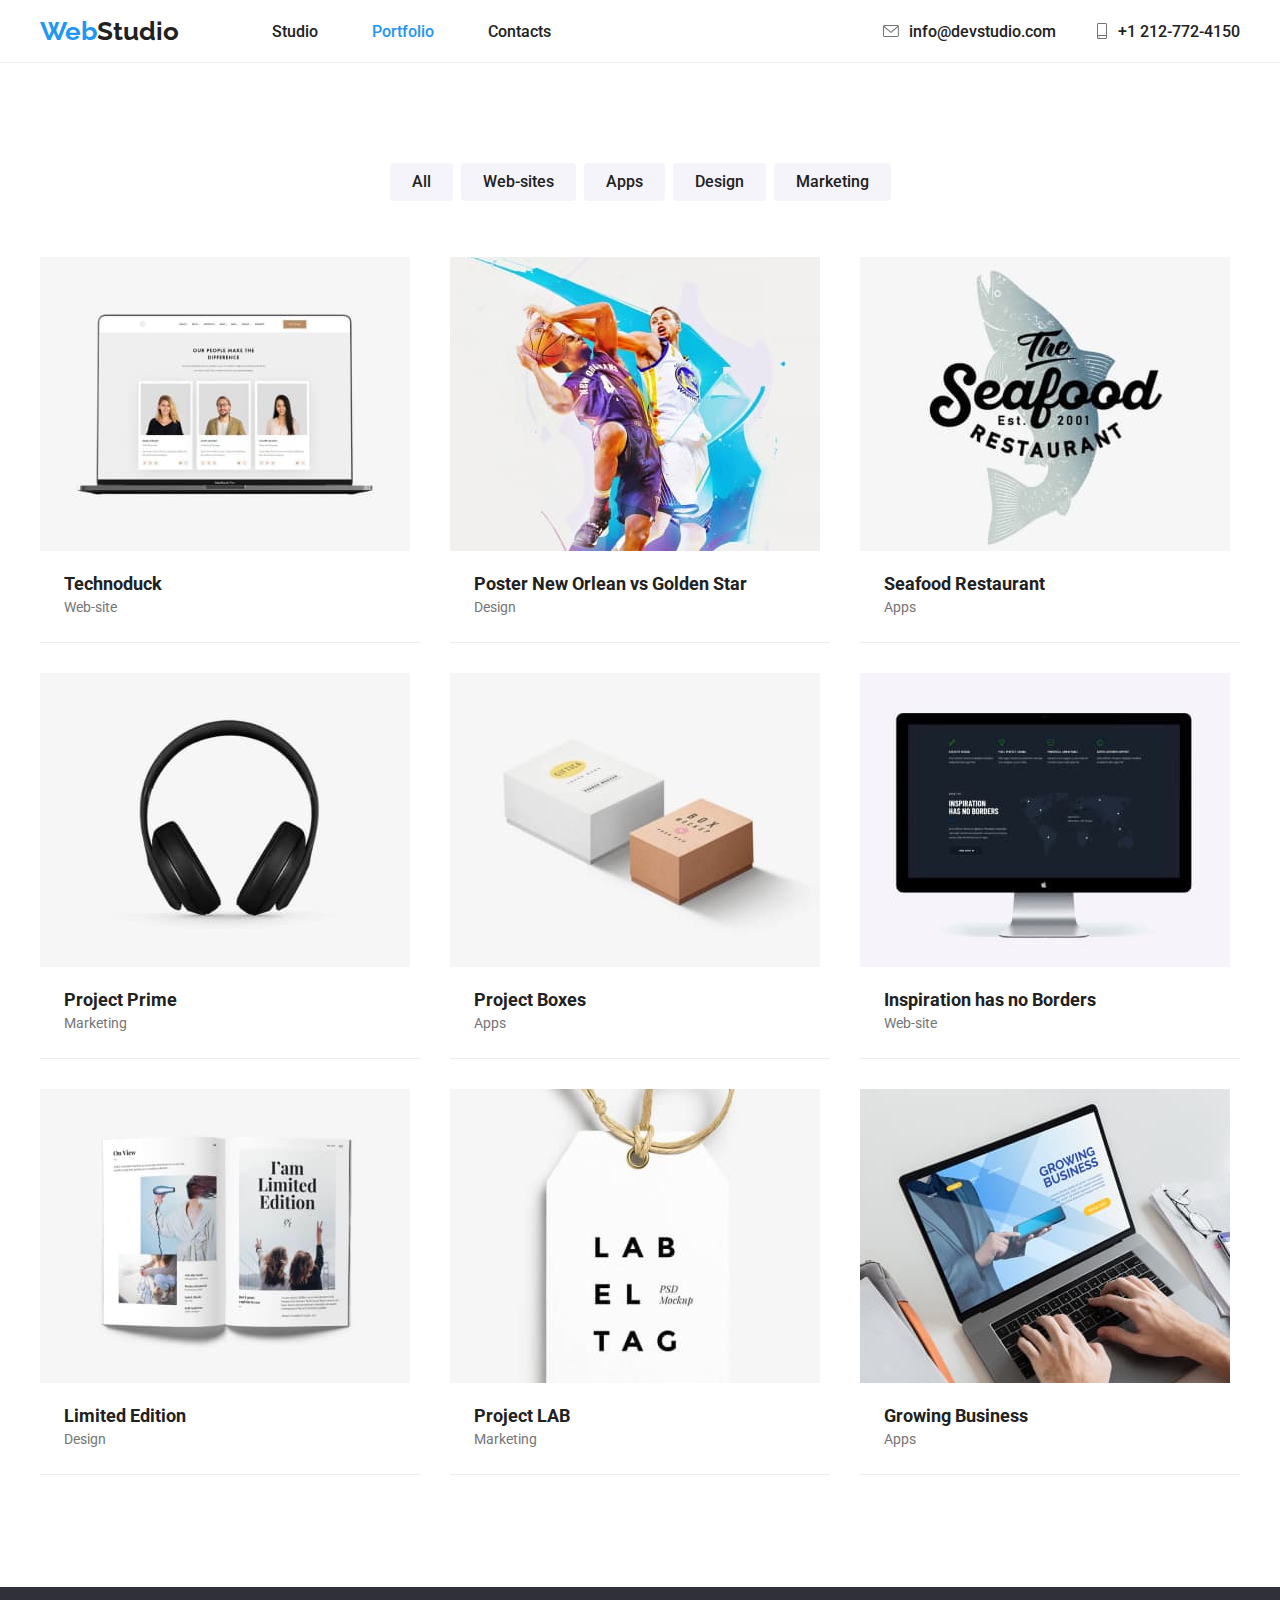
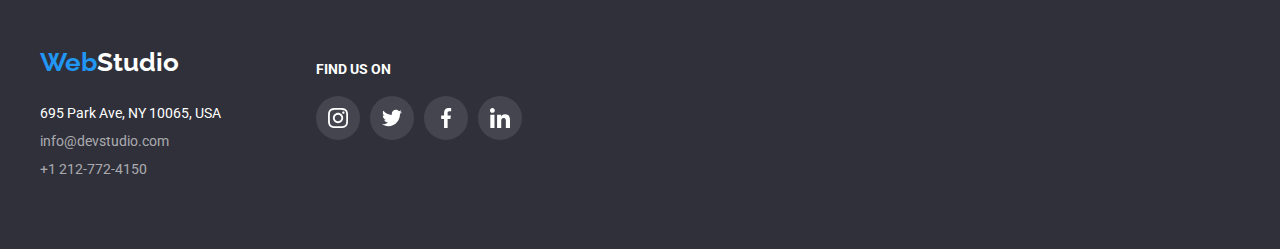
==== portfolio.html @ b7e45351 "Initial commit" ====
<!DOCTYPE html>
<html lang="en">
  <head>
    <meta charset="UTF-8" />
    <meta name="viewport" content="width=device-width, initial-scale=1.0" />
    <title>Studio</title>

    <link rel="preconnect" href="https://fonts.googleapis.com" />
    <link rel="preconnect" href="https://fonts.gstatic.com" crossorigin />
    <link
      href="https://fonts.googleapis.com/css2?family=Raleway:wght@700&family=Roboto:wght@400;500;700;900&display=swap"
      rel="stylesheet"
    />
    <link
      rel="stylesheet"
      href="node_modules/modern-normalize/modern-normalize.css"
    />
    <link rel="stylesheet" href="css/style.css" />
  </head>
  <body class="container">
    <header class="header width-limited section">
      <div class="nav-1">
        <a class="logo" href="#">
          <span class="span-web">Web</span>
          <span>Studio</span>
        </a>
        <nav class="nav">
          <a class="nav-link" href="index.html">Studio</a>
          <a class="nav-link-current" href="portfolio.html">Portfolio</a>
          <a class="nav-link" href="#">Contacts</a>
        </nav>
      </div>
      <div class="nav-2">
        <div class="header-contact">
          <svg class="contact-icon" width="16px" height="12px">
            <use href="./images/icons/symbol-defs.svg#icon-envelope"></use>
          </svg>
          <a id="email" target="_blank" href="mailto:info@devstudio.com"
            >info@devstudio.com</a
          >
        </div>
        <div class="header-contact">
          <svg class="contact-icon" width="12px" height="16px">
            <use href="./images/icons/symbol-defs.svg#icon-smartphone"></use>
          </svg>
          <a id="phone" href="tel:+1212-772-4150">+1 212-772-4150</a>
        </div>
      </div>
    </header>
    <main>
      <div class="separator-line"></div>
      <div class="filter-group width-limited section">
        <ul>
          <li>
            <button class="filter-button" type="button">All</button>
          </li>
          <li>
            <button class="filter-button" type="button">Web-sites</button>
          </li>
          <li>
            <button class="filter-button" type="button">Apps</button>
          </li>
          <li>
            <button class="filter-button" type="button">Design</button>
          </li>
          <li>
            <button class="filter-button" type="button">Marketing</button>
          </li>
        </ul>
      </div>
      <section class="portfolio-items width-limited section">
        <ul>
          <li class="portoflio-item">
            <img
              src="./images/technoduck.jpg"
              width="370"
              alt="technoduck web-site preview"
            />
            <h3>Technoduck</h3>
            <p>Web-site</p>
          </li>
          <li class="portoflio-item">
            <img
              src="./images/poster_no_vs_gs.jpg"
              width="370"
              alt="New Orlean vs Golden Star NBA players"
            />
            <h3>Poster New Orlean vs Golden Star</h3>
            <p>Design</p>
          </li>
          <li class="portoflio-item">
            <img
              src="./images/seafood_restaurant.jpg"
              width="370"
              alt="Seafood Restaurant logo"
            />
            <h3>Seafood Restaurant</h3>
            <p>Apps</p>
          </li>
          <li class="portoflio-item">
            <img
              src="./images/project_prime.jpg"
              width="370"
              alt="Headphones"
            />
            <h3>Project Prime</h3>
            <p>Marketing</p>
          </li>
          <li class="portoflio-item">
            <img src="./images/project_boxes.jpg" width="370" alt="Boxes" />
            <h3>Project Boxes</h3>
            <p>Apps</p>
          </li>
          <li class="portoflio-item">
            <img
              src="./images/inspiration_has_no_borders.jpg"
              width="370"
              alt="Computer Screen"
            />
            <h3>Inspiration has no Borders</h3>
            <p>Web-site</p>
          </li>
          <li class="portoflio-item">
            <img
              src="./images/limited_edition.jpg"
              width="370"
              alt="Limited edition book"
            />
            <h3>Limited Edition</h3>
            <p>Design</p>
          </li>
          <li class="portoflio-item">
            <img src="./images/project_lab.jpg" width="370" alt="Label tag" />
            <h3>Project LAB</h3>
            <p>Marketing</p>
          </li>
          <li class="portoflio-item">
            <img
              src="./images/growing_business.jpg"
              width="370"
              alt="typing on laptop keyboard"
            />
            <h3>Growing Business</h3>
            <p>Apps</p>
          </li>
        </ul>
      </section>
    </main>
    <footer class="footer-section section">
      <div class="footer-wrapper width-limited">
        <div class="footer-contacts">
          <ul>
            <li>
              <a class="logo" href="#">
                <span class="span-web">Web</span
                ><span class="span-studio">Studio</span>
              </a>
            </li>
            <li><address>695 Park Ave, NY 10065, USA</address></li>
            <li>
              <a target="_blank" href="mailto:info@devstudio.com"
                >info@devstudio.com</a
              >
            </li>
            <li><a href="tel:+1212-772-4150">+1 212-772-4150</a></li>
          </ul>
        </div>
        <div class="footer-social-media">
          <h3>FIND US ON</h3>
          <ul class="social-media-set">
            <li>
              <a href="#"
                ><svg class="social-media-icon" width="20" height="20">
                  <use
                    href="./images/icons/symbol-defs.svg#icon-instagram"
                  ></use>
                </svg>
              </a>
            </li>
            <li>
              <a href="#">
                <svg class="social-media-icon" width="20" height="20">
                  <use href="./images/icons/symbol-defs.svg#icon-twitter"></use>
                </svg>
              </a>
            </li>
            <li>
              <a href="#">
                <svg class="social-media-icon" width="20" height="20">
                  <use
                    href="./images/icons/symbol-defs.svg#icon-facebook"
                  ></use>
                </svg>
              </a>
            </li>
            <li>
              <a href="#">
                <svg class="social-media-icon" width="20" height="20">
                  <use
                    href="./images/icons/symbol-defs.svg#icon-linkedin"
                  ></use>
                </svg>
              </a>
            </li>
          </ul>
        </div>
      </div>
    </footer>
  </body>
</html>
---- css/style.css ----
:root {
  --brand-color: #2196f3;
  --descriptor-color-grey: #757575;
  --default-font-color: #212121;
  --banner-color: #2f303a;
  --contrast-color: #fff;
  --small-font-size: 14px;
  --logo-font-family: "Raleway", "sans serif", "monospace";
  --logo-font-weight: 700;
  --logo-font-size: 26px;
  --svc-button-hover: #188ce8;
  --max-width: 1200px;
}
ul {
  list-style-type: none;
}
a {
  color: var(--default-font-color);
  text-decoration: none;
  outline: none;
}
a:focus {
  color: var(--brand-color);
}
a:hover {
  color: var(--brand-color);
}
button {
  font-weight: 700;
  font-size: 16px;
  color: var(--contrast-color);
  background-color: var(--brand-color);
  cursor: pointer;
  border: none;
  border-radius: 4px;
}

button:hover {
  background-color: var(--svc-button-hover);
}

p {
  font-weight: 400;
  line-height: 150%;
  font-size: var(--small-font-size);
  color: var(--descriptor-color-grey);
  margin: 0px;
}

h1 {
  font-weight: 900;
  font-size: 44px;
  line-height: 375%;
  color: var(--contrast-color);
  margin: 0;
  max-width: 650px;
  text-align: center;
  line-height: 60px;
}
h2 {
  font-size: 36px;
  text-align: center;
  margin: 0px 0px 50px 0px;
}
h3 {
  margin-top: 0px;
  line-height: 100%;
  font-size: var(--small-font-size);
}
.separator-line {
  height: 1px;
  background: #ececec;
}

.width-limited {
  max-width: var(--max-width);
}
.container {
  width: 100%;
  margin: 0px;
}
.section {
  /* width: 100%; */
  border: 0px;
  margin: 0px auto 0px auto;
  padding-left: 16px;
  padding-right: 16px;
  padding-bottom: 96px;
}

body {
  font-family: "Roboto", "sans-serif", "monospace";
  color: var(--default-font-color);
}

.nav-link-current {
  color: var(--brand-color);
}
.header-contact:hover {
  color: var(--brand-color);
  fill: var(--brand-color);
}
.nav a {
  margin-left: 50px;
}
.nav-1 {
  display: flex;
  justify-content: space around;
  align-items: center;
}
.nav-2 {
  display: inline-flex;
  justify-content: space-between;
  margin-left: 40px;
}
.span-web {
  color: var(--brand-color);
}
.logo {
  font-family: var(--logo-font-family);
  font-weight: var(--logo-font-weight);
  font-size: var(--logo-font-size);
  display: flex;
  margin-right: 43px;
}

.header {
  padding: 0;
  font-weight: 500;
  display: flex;
  justify-content: space-between;
  align-items: center;
}
.header a {
  padding-top: 16px;
  padding-bottom: 16px;
}
.header-contact {
  display: flex;
  justify-content: space-around;
  align-items: center;
  padding-left: 40px;
}
.header-contact:hover .contact-icon {
  fill: var(--brand-color);
}
.header-contact:focus .contact-icon {
  fill: var(--brand-color);
}
.contact-icon {
  display: flex;
  max-width: 16px;
  max-height: 16px;
  padding-right: 10px;
  fill: #757575;
}

.banner {
  padding: 200px 0;
  background: linear-gradient(rgba(47, 48, 58, 0.4), rgba(47, 48, 58, 0.4)),
    url(../images/background.jpg) center no-repeat rgba(47, 48, 58, 1);
  display: flex;
  flex-direction: column;
  align-items: center;
}

.banner button {
  width: 200px;
  height: 50px;
  margin-top: 30px;
}

.team-members {
  margin-left: auto;
  margin-right: auto;
}

.our-team {
  background-color: #f5f4fa;
  padding: 94px 0;
}
.our-team ul {
  display: flex;
  justify-content: space-between;
  padding: 0px;
}
.our-team li {
  width: 270px;
}

.our-team h3 {
  margin: 30px 0 0 0;
  text-align: center;
}
.our-team p {
  margin-top: 10px;
  text-align: center;
}
.team-card {
  background-color: var(--contrast-color);
  border-radius: 4px;
  box-shadow: 0px 2px 1px 0px #00000033, 0px 1px 1px 0px #00000024,
    0px 1px 3px 0px #0000001f;
}

.social-media-set {
  margin: 16px 32px 30px 32px;
  text-align: center;
  border-radius: 50%;
}

.social-media-icon {
  fill: #afb1b8;
}

.social-media-set a {
  display: flex;
  justify-content: center;
  align-items: center;
  width: 44px;
  height: 44px;
  border-radius: 50%;
}

.social-media-set a:hover {
  background-color: var(--brand-color);
}
.social-media-set a:focus {
  background-color: var(--brand-color);
}
.social-media-set a:hover .social-media-icon {
  fill: #fff;
  background-color: var(--brand-color);
}
.social-media-set a:focus .social-media-icon {
  fill: #fff;
  background-color: var(--brand-color);
}
.traits ul {
  display: flex;
  justify-content: space-between;
  padding: 94px 0 0 0;
  margin: 0px;
}
.traits li {
  width: 270px;
}
.trait-icon {
  display: flex;
  width: 70px;
  height: 70px;
  padding: 25px 100px 25px 100px;
  border-radius: 4px;
  background-color: #f5f4fa;
  margin-bottom: 30px;
}
.what-we-do {
  padding: 94px 0 0 0;
}
.what-we-do ul {
  display: flex;
  justify-content: space-between;
  padding: 0px 0 94px 0;
  margin: 0px;
}

.regular-customers ul {
  display: flex;
  justify-content: space-between;
  padding: 0px;
}
.customer-logo {
  fill: #afb1b8;
  padding: 16px 32px;
  border: 1px solid #afb1b8;
  border-radius: 4px;
}

.regular-customers {
  padding: 94px 0;
}

.customer-logo:hover {
  fill: var(--brand-color);
  border: 1px solid var(--brand-color);
}

.customer-logo:focus {
  fill: var(--brand-color);
  border: 1px solid var(--brand-color);
}

.filter-group {
  padding: 100px 0 56px 0;
}
.filter-group ul {
  display: flex;
  justify-content: center;
  margin: 0px;
  border: 0px;
  padding: 0px;
  gap: 8px;
}
.filter-button {
  background-color: #f5f4fa;
  font-family: "Roboto", "sans-serif", "monospace";
  font-weight: 500;
  font-size: 16px;
  line-height: 163%;
  padding: 6px 22px;
  color: var(--default-font-color);
  border: none;
}
.filter-button:focus {
  background-color: var(--svc-button-hover);
  color: var(--contrast-color);
  box-shadow: 0px 2px 2px 0px rgba(0, 0, 0, 0.12),
    0px 1px 2px 0px rgba(0, 0, 0, 0.08), 0px 3px 1px 0px rgba(0, 0, 0, 0.1);
  border: none;
}
.filter-button:hover {
  background-color: var(--brand-color);
  border: none;
  color: var(--contrast-color);
  cursor: pointer;
  box-shadow: 0px 2px 2px 0px rgba(0, 0, 0, 0.12),
    0px 1px 2px 0px rgba(0, 0, 0, 0.08), 0px 3px 1px 0px rgba(0, 0, 0, 0.1);
}

.portfolio-items ul {
  display: flex;
  flex-wrap: wrap;
  padding: 0px;
  margin-left: -30px;
  margin-top: -30px;
}
.portfolio-items li {
  margin-left: 30px;
  margin-top: 30px;
  flex-basis: calc((100% - 90px) / 3);
  border-bottom: 1px solid #eeeeee;
}
.portfolio-items h3 {
  font-size: 18px;
  padding-left: 24px;
  padding-top: 20px;
  margin: 0;
}
.portfolio-items p {
  padding: 24px;
  padding-top: 4px;
  margin: 0;
}
.portoflio-item:hover {
  box-shadow: 1px 4px 6px 0px rgba(0, 0, 0, 0.16),
    0px 4px 4px 0px rgba(0, 0, 0, 0.06), 0px 1px 1px 0px rgba(0, 0, 0, 0.12);
  cursor: pointer;
}

.footer-wrapper {
  width: var(--max-width);
  display: flex;
  margin-left: auto;
  margin-right: auto;
}

.footer-section {
  background-color: var(--banner-color);
  font-weight: 400;
  font-size: var(--small-font-size);
  padding: 60px 0 60px 0;
  display: flex;
}
.footer-section .span-studio {
  color: var(--contrast-color);
}
.footer-section address {
  color: var(--contrast-color);
  font-style: normal;
}
.footer-section a {
  color: rgba(255, 255, 255, 0.6);
}
.footer-section a:hover {
  color: var(--brand-color);
}

.footer-section a:focus {
  color: var(--brand-color);
}
.footer-section .logo {
  margin-bottom: 28px;
}
.footer-section ul {
  margin: 0px;
  padding: 0;
}
.footer-section li {
  margin-bottom: 12px;
}
.footer-section .logo {
  margin-bottom: 28px;
}

.footer-section h3 {
  color: var(--contrast-color);
  display: flex;
  justify-content: flex-start;
  align-items: center;
  margin-bottom: 20px;
}

.footer-social-media ul {
  display: flex;
  align-items: center;
  justify-content: space-around;
}
.footer-social-media {
  margin-top: 15px;
  margin-left: 94px;
}

.footer-social-media .social-media-set li {
  background-color: rgba(255, 255, 255, 0.1);
  border-radius: 50%;
  margin-right: 10px;
}
.footer-social-media .social-media-icon {
  fill: var(--contrast-color);
}
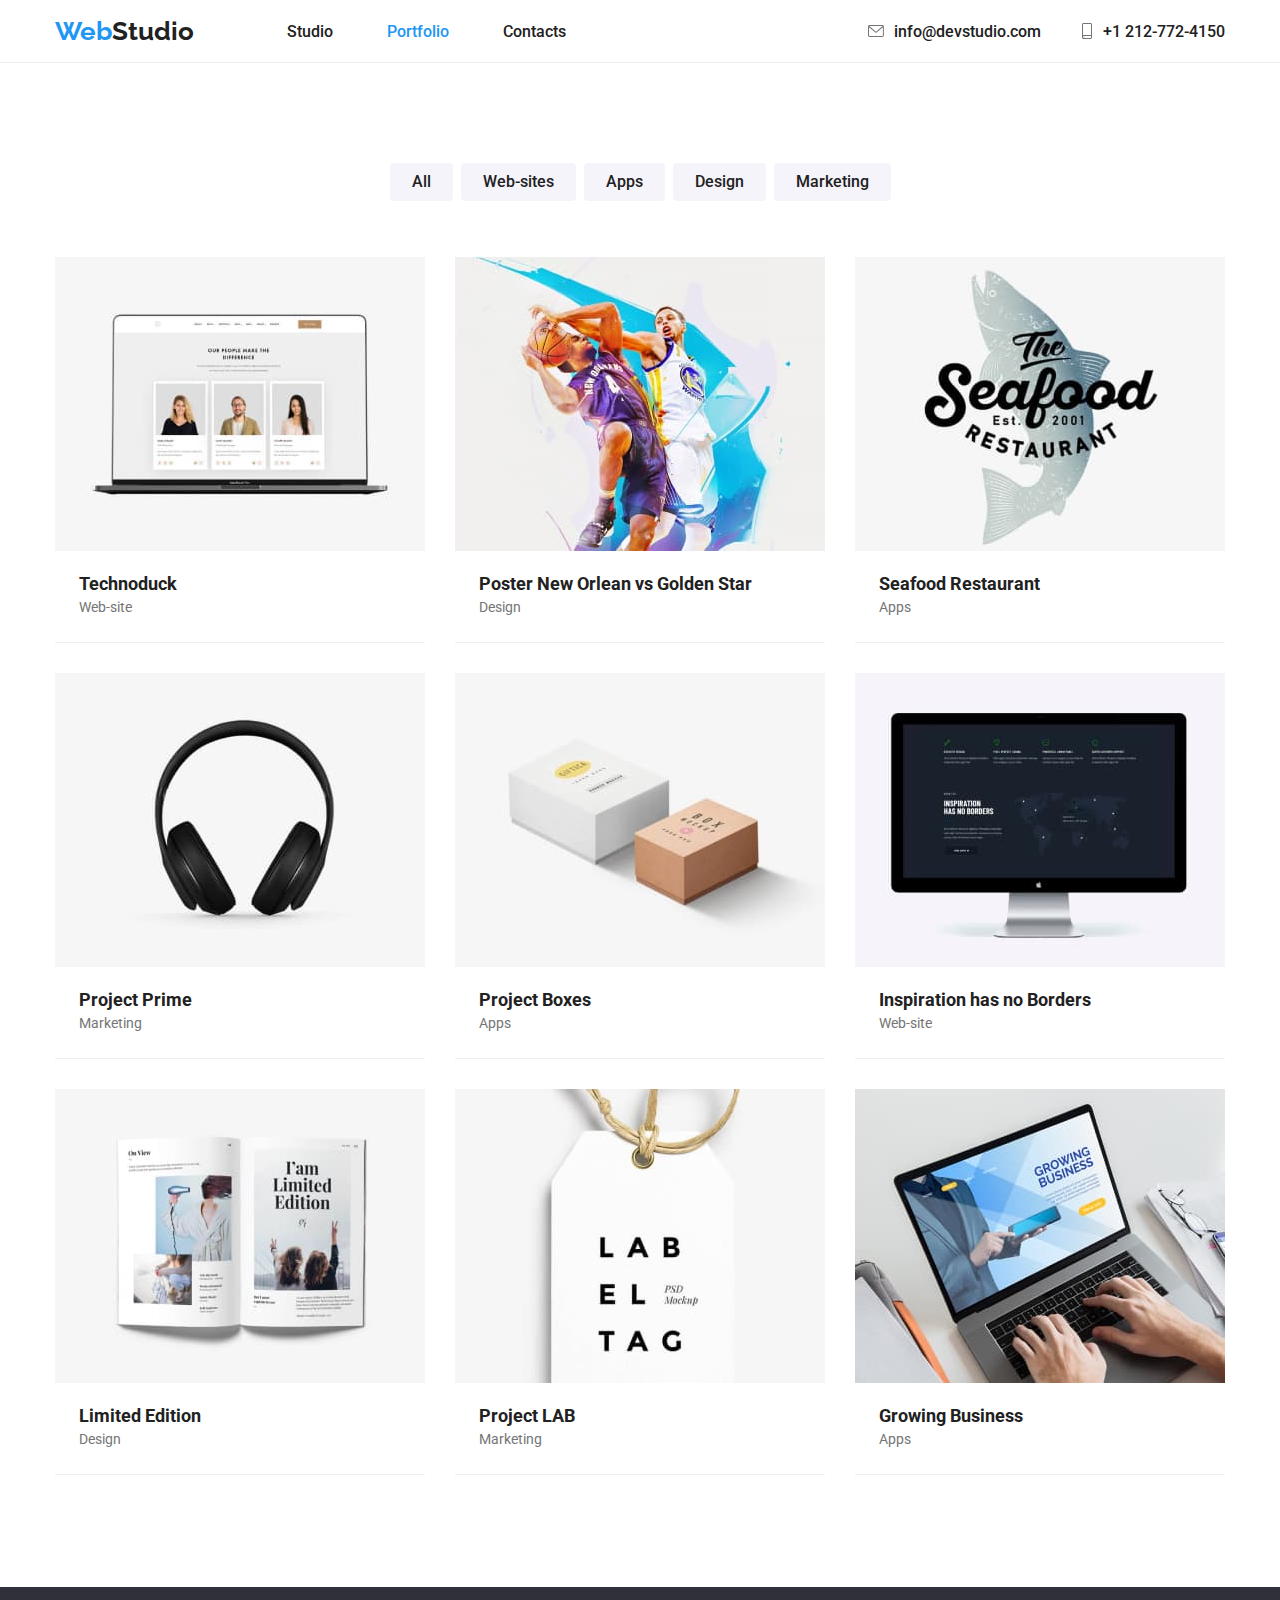
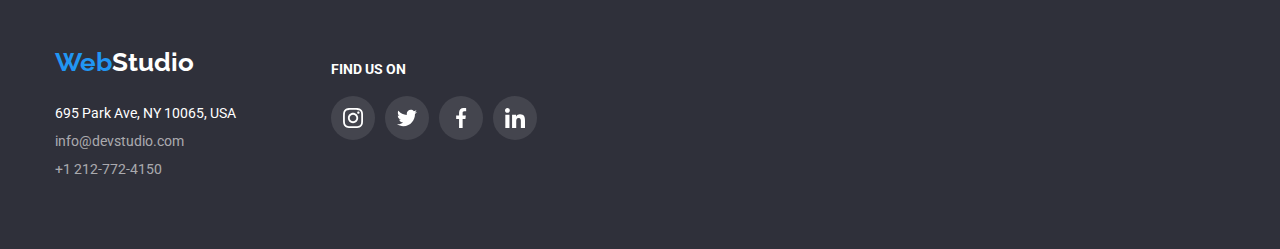
==== commit bf0607e5: "finished styling portfolio" ====
--- a/portfolio.html
+++ b/portfolio.html
@@ -70,76 +70,133 @@
       </div>
       <section class="portfolio-items width-limited section">
         <ul>
-          <li class="portoflio-item">
-            <img
-              src="./images/technoduck.jpg"
-              width="370"
-              alt="technoduck web-site preview"
-            />
+          <li class="portfolio-item-wrapper">
+            <div class="portfolio-item">
+              <img
+                src="./images/technoduck.jpg"
+                width="370"
+                alt="Tehnoduck website preview"
+              />
+              <div class="portfolio-overlay">
+                <p>
+                  Technoduck is a state-of-the-art coronavirus distribution
+                  platform. Companies use this platform for digital espionage
+                  and attacks on competitors' secure servers.
+                </p>
+              </div>
+            </div>
             <h3>Technoduck</h3>
             <p>Web-site</p>
           </li>
-          <li class="portoflio-item">
-            <img
-              src="./images/poster_no_vs_gs.jpg"
-              width="370"
-              alt="New Orlean vs Golden Star NBA players"
-            />
+          <li class="portfolio-item-wrapper">
+            <div class="portfolio-item">
+              <img
+                src="./images/poster_no_vs_gs.jpg"
+                width="370"
+                alt="New Orlean vs Golden Star NBA players"
+              />
+              <div class="portfolio-overlay">
+                <p></p>
+              </div>
+            </div>
             <h3>Poster New Orlean vs Golden Star</h3>
             <p>Design</p>
           </li>
-          <li class="portoflio-item">
-            <img
-              src="./images/seafood_restaurant.jpg"
-              width="370"
-              alt="Seafood Restaurant logo"
-            />
+          <li class="portfolio-item-wrapper">
+            <div class="portfolio-item">
+              <img
+                src="./images/seafood_restaurant.jpg"
+                width="370"
+                alt="Seafood Restaurant"
+              />
+              <div class="portfolio-overlay">
+                <p></p>
+              </div>
+            </div>
             <h3>Seafood Restaurant</h3>
             <p>Apps</p>
           </li>
-          <li class="portoflio-item">
-            <img
-              src="./images/project_prime.jpg"
-              width="370"
-              alt="Headphones"
-            />
+          <li class="portfolio-item-wrapper">
+            <div class="portfolio-item">
+              <img
+                src="./images/project_prime.jpg"
+                width="370"
+                alt="Project Prime Headphones"
+              />
+              <div class="portfolio-overlay">
+                <p></p>
+              </div>
+            </div>
             <h3>Project Prime</h3>
             <p>Marketing</p>
           </li>
-          <li class="portoflio-item">
-            <img src="./images/project_boxes.jpg" width="370" alt="Boxes" />
+          <li class="portfolio-item-wrapper">
+            <div class="portfolio-item">
+              <img
+                src="./images/project_boxes.jpg"
+                width="370"
+                alt="Project Boxes"
+              />
+              <div class="portfolio-overlay">
+                <p></p>
+              </div>
+            </div>
             <h3>Project Boxes</h3>
             <p>Apps</p>
           </li>
-          <li class="portoflio-item">
-            <img
-              src="./images/inspiration_has_no_borders.jpg"
-              width="370"
-              alt="Computer Screen"
-            />
+          <li class="portfolio-item-wrapper">
+            <div class="portfolio-item">
+              <img
+                src="./images/inspiration_has_no_borders.jpg"
+                width="370"
+                alt="Inspiration has no borders"
+              />
+              <div class="portfolio-overlay">
+                <p></p>
+              </div>
+            </div>
             <h3>Inspiration has no Borders</h3>
             <p>Web-site</p>
           </li>
-          <li class="portoflio-item">
-            <img
-              src="./images/limited_edition.jpg"
-              width="370"
-              alt="Limited edition book"
-            />
+          <li class="portfolio-item-wrapper">
+            <div class="portfolio-item">
+              <img
+                src="./images/limited_edition.jpg"
+                width="370"
+                alt="Limited Edition"
+              />
+              <div class="portfolio-overlay">
+                <p></p>
+              </div>
+            </div>
             <h3>Limited Edition</h3>
             <p>Design</p>
           </li>
-          <li class="portoflio-item">
-            <img src="./images/project_lab.jpg" width="370" alt="Label tag" />
+          <li class="portfolio-item-wrapper">
+            <div class="portfolio-item">
+              <img
+                src="./images/project_lab.jpg"
+                width="370"
+                alt="Project Lab"
+              />
+              <div class="portfolio-overlay">
+                <p></p>
+              </div>
+            </div>
             <h3>Project LAB</h3>
             <p>Marketing</p>
           </li>
-          <li class="portoflio-item">
-            <img
-              src="./images/growing_business.jpg"
-              width="370"
-              alt="typing on laptop keyboard"
-            />
+          <li class="portfolio-item-wrapper">
+            <div class="portfolio-item">
+              <img
+                src="./images/growing_business.jpg"
+                width="370"
+                alt="Growing Business"
+              />
+              <div class="portfolio-overlay">
+                <p></p>
+              </div>
+            </div>
             <h3>Growing Business</h3>
             <p>Apps</p>
           </li>
--- a/css/style.css
+++ b/css/style.css
@@ -9,7 +9,9 @@
   --logo-font-weight: 700;
   --logo-font-size: 26px;
   --svc-button-hover: #188ce8;
-  --max-width: 1200px;
+  --max-width: 1170px;
+  --default-transition: cubic-bezier(0.4, 0, 0.2, 1);
+  --default-duration: 250ms;
 }
 ul {
   list-style-type: none;
@@ -21,9 +23,15 @@
 }
 a:focus {
   color: var(--brand-color);
+  transition-property: color;
+  transition-duration: var(--default-duration);
+  transition-timing-function: var(--default-transition);
 }
 a:hover {
   color: var(--brand-color);
+  transition-property: color;
+  transition-duration: var(--default-duration);
+  transition-timing-function: var(--default-transition);
 }
 button {
   font-weight: 700;
@@ -37,6 +45,9 @@
 
 button:hover {
   background-color: var(--svc-button-hover);
+  transition-property: background-color;
+  transition-duration: var(--default-duration);
+  transition-timing-function: var(--default-transition);
 }
 
 p {
@@ -64,6 +75,7 @@
 }
 h3 {
   margin-top: 0px;
+
   line-height: 100%;
   font-size: var(--small-font-size);
 }
@@ -80,7 +92,6 @@
   margin: 0px;
 }
 .section {
-  /* width: 100%; */
   border: 0px;
   margin: 0px auto 0px auto;
   padding-left: 16px;
@@ -143,9 +154,15 @@
 }
 .header-contact:hover .contact-icon {
   fill: var(--brand-color);
+  transition-property: fill;
+  transition-duration: var(--default-duration);
+  transition-timing-function: var(--default-transition);
 }
 .header-contact:focus .contact-icon {
   fill: var(--brand-color);
+  transition-property: fill;
+  transition-duration: var(--default-duration);
+  transition-timing-function: var(--default-transition);
 }
 .contact-icon {
   display: flex;
@@ -158,7 +175,8 @@
 .banner {
   padding: 200px 0;
   background: linear-gradient(rgba(47, 48, 58, 0.4), rgba(47, 48, 58, 0.4)),
-    url(../images/background.jpg) center no-repeat rgba(47, 48, 58, 1);
+    url(../images/background.jpg) no-repeat rgba(47, 48, 58, 1);
+  background-size: cover;
   display: flex;
   flex-direction: column;
   align-items: center;
@@ -224,13 +242,22 @@
 
 .social-media-set a:hover {
   background-color: var(--brand-color);
+  transition-property: background-color;
+  transition-duration: var(--default-duration);
+  transition-timing-function: var(--default-transition);
 }
 .social-media-set a:focus {
   background-color: var(--brand-color);
+  transition-property: background-color;
+  transition-duration: var(--default-duration);
+  transition-timing-function: var(--default-transition);
 }
 .social-media-set a:hover .social-media-icon {
   fill: #fff;
   background-color: var(--brand-color);
+  transition-property: background-color, fill;
+  transition-duration: var(--default-duration);
+  transition-timing-function: var(--default-transition);
 }
 .social-media-set a:focus .social-media-icon {
   fill: #fff;
@@ -262,6 +289,8 @@
   justify-content: space-between;
   padding: 0px 0 94px 0;
   margin: 0px;
+  border: 0px;
+  gap: 30px;
 }
 
 .regular-customers ul {
@@ -283,6 +312,9 @@
 .customer-logo:hover {
   fill: var(--brand-color);
   border: 1px solid var(--brand-color);
+  transition-property: fill, border;
+  transition-duration: var(--default-duration);
+  transition-timing-function: var(--default-transition);
 }
 
 .customer-logo:focus {
@@ -317,6 +349,9 @@
   box-shadow: 0px 2px 2px 0px rgba(0, 0, 0, 0.12),
     0px 1px 2px 0px rgba(0, 0, 0, 0.08), 0px 3px 1px 0px rgba(0, 0, 0, 0.1);
   border: none;
+  transition-property: background-color, color, border, box-shadow;
+  transition-duration: var(--default-duration);
+  transition-timing-function: var(--default-transition);
 }
 .filter-button:hover {
   background-color: var(--brand-color);
@@ -325,6 +360,9 @@
   cursor: pointer;
   box-shadow: 0px 2px 2px 0px rgba(0, 0, 0, 0.12),
     0px 1px 2px 0px rgba(0, 0, 0, 0.08), 0px 3px 1px 0px rgba(0, 0, 0, 0.1);
+  transition-property: background-color, color, border, box-shadow;
+  transition-duration: var(--default-duration);
+  transition-timing-function: var(--default-transition);
 }
 
 .portfolio-items ul {
@@ -351,10 +389,13 @@
   padding-top: 4px;
   margin: 0;
 }
-.portoflio-item:hover {
+.portfolio-item-wrapper:hover {
   box-shadow: 1px 4px 6px 0px rgba(0, 0, 0, 0.16),
     0px 4px 4px 0px rgba(0, 0, 0, 0.06), 0px 1px 1px 0px rgba(0, 0, 0, 0.12);
   cursor: pointer;
+  transition-property: box-shadow;
+  transition-duration: var(--default-duration);
+  transition-timing-function: var(--default-transition);
 }
 
 .footer-wrapper {
@@ -428,3 +469,120 @@
 .footer-social-media .social-media-icon {
   fill: var(--contrast-color);
 }
+
+.is-hidden {
+  visibility: hidden;
+}
+.modal {
+  position: fixed;
+  background-color: rgba(0, 0, 0, 0.2);
+  width: 100vw;
+  height: 100vh;
+  top: 0;
+  left: 0;
+  display: flex;
+  justify-content: center;
+  align-items: center;
+  opacity: 1;
+  transition: opacity;
+  transition-duration: var(--default-duration);
+  transition-timing-function: var(--default-transition);
+}
+
+.modal.is-hidden {
+  opacity: 0;
+}
+
+.modal-content {
+  background-color: var(--contrast-color);
+  transition-property: background-color;
+  transition-duration: 250ms;
+  transition-timing-function: var(--default-transition);
+  position: relative;
+  width: 528px;
+  height: 581px;
+  border-radius: 4px;
+}
+
+.close-btn {
+  background-color: var(--contrast-color);
+  color: var(--default-font-color);
+  margin: 8px;
+  position: absolute;
+  right: 0;
+  top: 0;
+  width: 30px;
+  height: 30px;
+  border-radius: 50%;
+  border: 1px solid rgba(0, 0, 0, 0.1);
+}
+.close-btn:hover {
+  color: var(--contrast-color);
+}
+
+.what-we-do-overlay {
+  position: absolute;
+  display: flex;
+  background-color: rgba(47, 48, 58, 0.8);
+  color: var(--contrast-color);
+  align-content: center;
+  justify-content: center;
+  padding-top: 27px;
+  padding-bottom: 27px;
+  width: 100%;
+  bottom: 0;
+  left: 0;
+  margin: 0px;
+  border: 0px;
+  overflow: hidden;
+}
+
+.what-we-do li {
+  position: relative;
+  height: 294px;
+}
+.what-we-do h3 {
+  margin: 0;
+}
+
+.portfolio-item {
+  position: relative;
+  overflow: hidden;
+  margin: 0 auto;
+}
+.portfolio-overlay {
+  position: absolute;
+  bottom: 0;
+  left: 0;
+  width: 100%;
+  height: 100%;
+  background-color: rgba(33, 150, 243, 0.9);
+  transform: translatey(100%);
+  transition: transform 250ms ease;
+}
+
+.portfolio-item-wrapper:hover .portfolio-overlay {
+  transform: translatey(0);
+}
+
+.portfolio-overlay {
+  display: flex;
+  align-items: center;
+  justify-content: center;
+  
+}
+
+.portfolio-item p{
+  font-family: Roboto;
+  font-size: 18px;
+  font-weight: 400;
+  line-height: 28px;
+  letter-spacing: 0.03em;
+  text-align: left;
+  color :var(--contrast-color);
+  padding: 63px 24px 91px 24px;
+
+}
+}src="./images/technoduck.jpg"
+              width="370"
+              alt="technoduck web-site preview"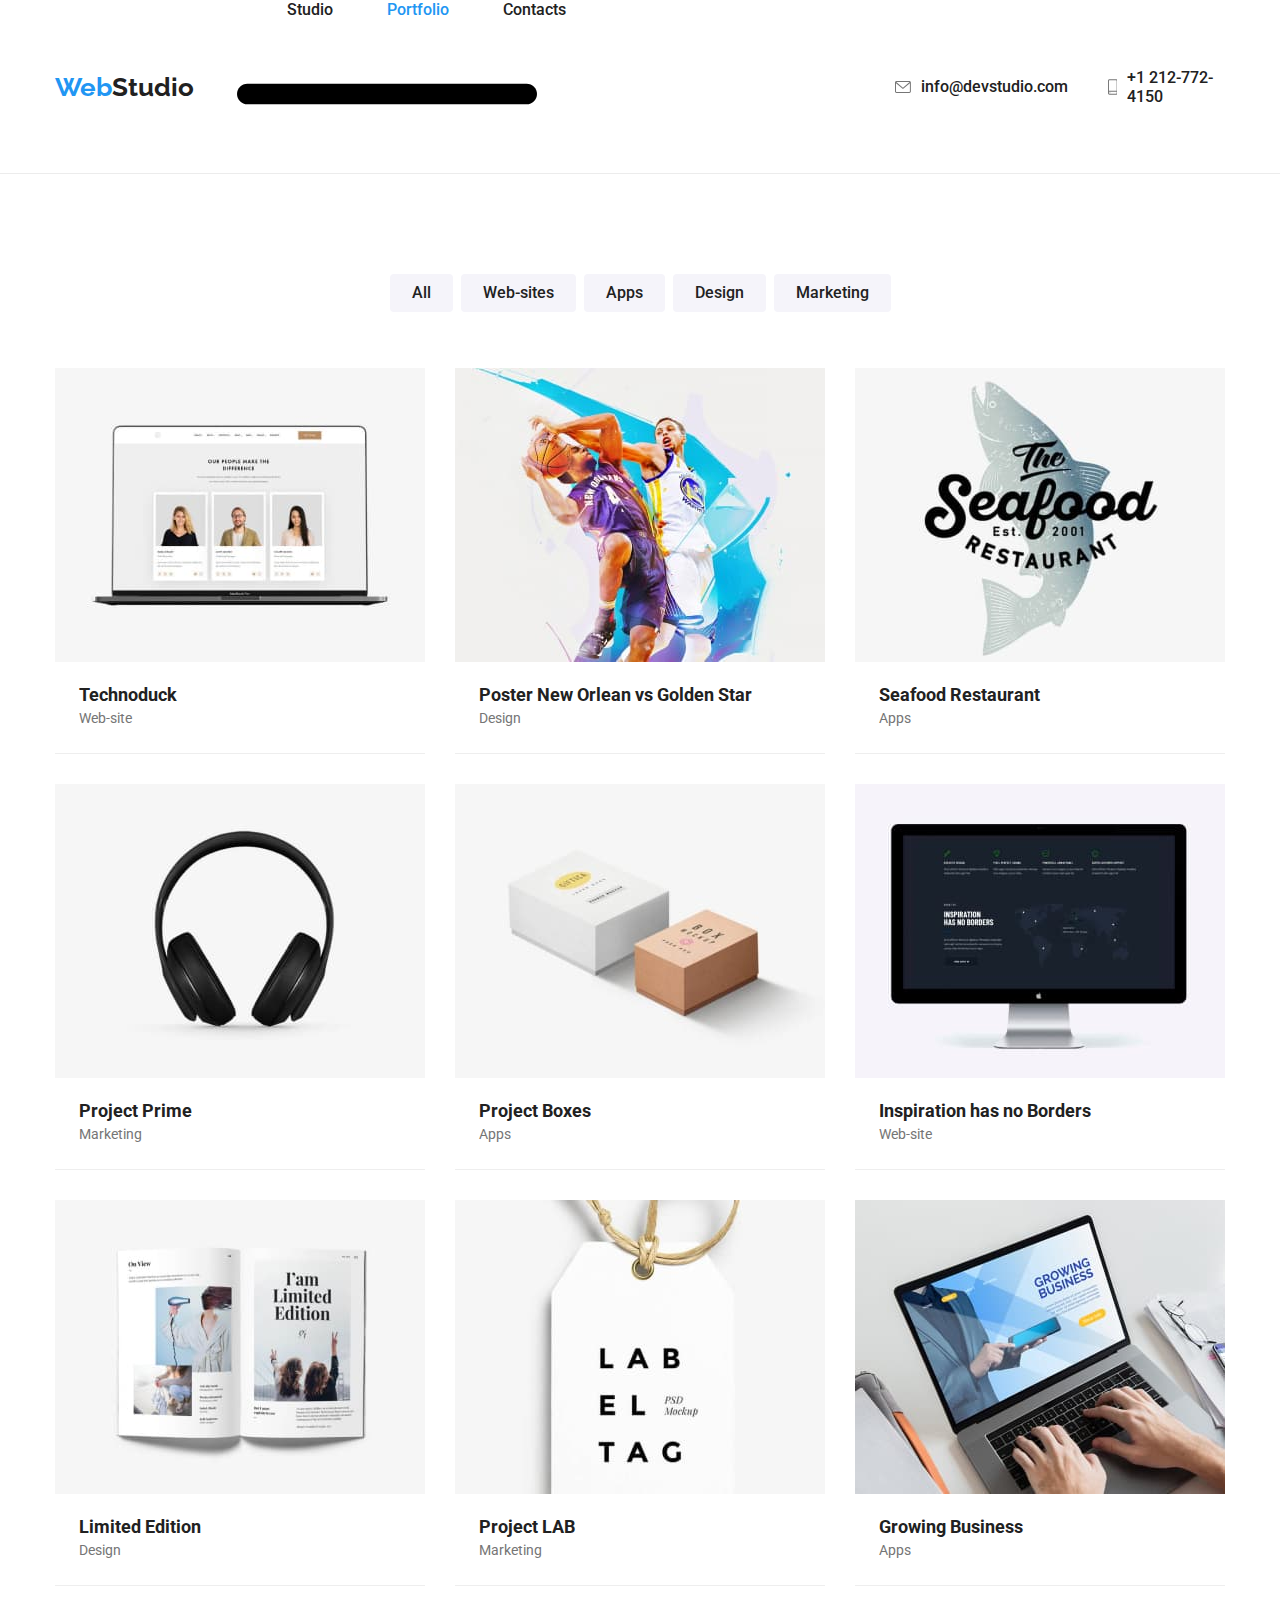
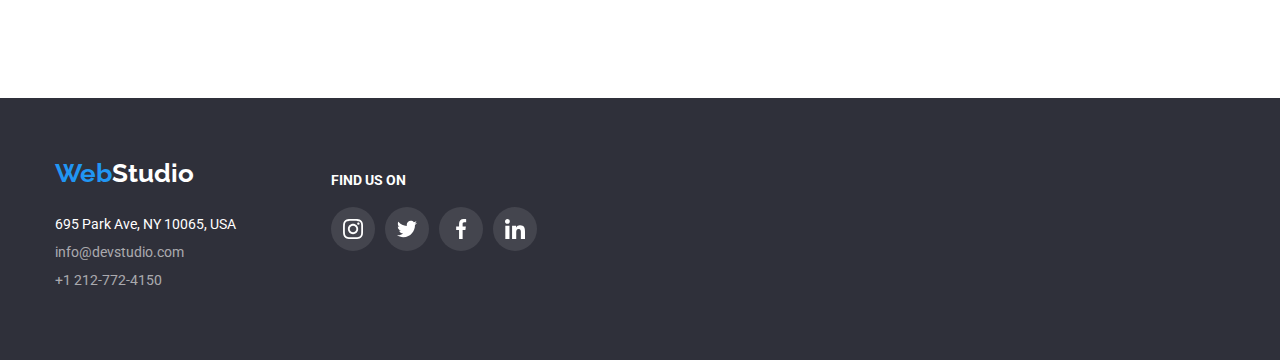
==== commit a3b966a0: "only underline left to do" ====
--- a/portfolio.html
+++ b/portfolio.html
@@ -28,6 +28,9 @@
           <a class="nav-link" href="index.html">Studio</a>
           <a class="nav-link-current" href="portfolio.html">Portfolio</a>
           <a class="nav-link" href="#">Contacts</a>
+          <svg class="underline">
+            <use href="./images/icons/symbol-defs.svg#icon-hover"></use>
+          </svg>
         </nav>
       </div>
       <div class="nav-2">
--- a/css/style.css
+++ b/css/style.css
@@ -569,20 +569,27 @@
   display: flex;
   align-items: center;
   justify-content: center;
-  
-}
-
-.portfolio-item p{
+}
+
+.portfolio-item p {
   font-family: Roboto;
   font-size: 18px;
   font-weight: 400;
   line-height: 28px;
   letter-spacing: 0.03em;
   text-align: left;
-  color :var(--contrast-color);
+  color: var(--contrast-color);
   padding: 63px 24px 91px 24px;
-
-}
-}src="./images/technoduck.jpg"
-              width="370"
-              alt="technoduck web-site preview"+}
+
+.nav-link .nav-link-current {
+  position: relative;
+}
+/* .underline {
+  position: absolute;
+  fill: var(--brand-color);
+  bottom: 0;
+  left: 0;
+  width: 100%;
+  height: 4px;
+} */
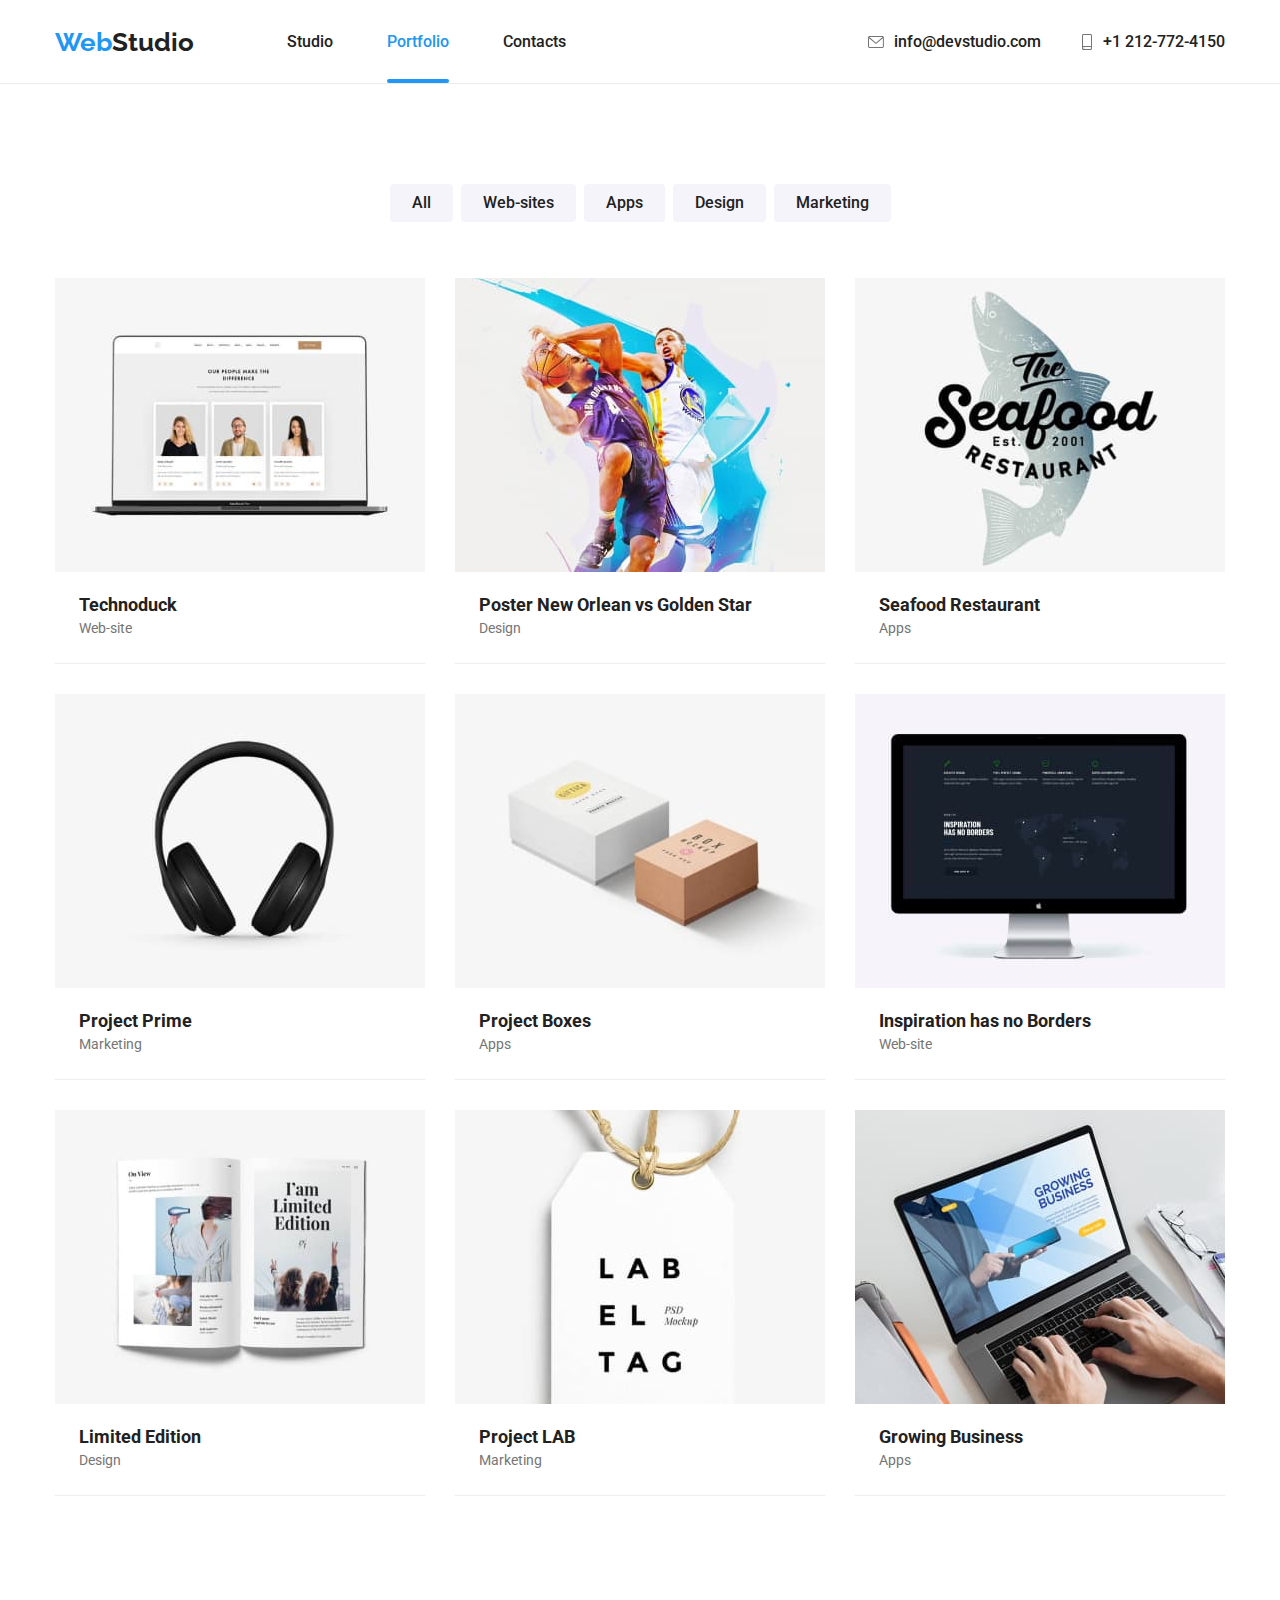
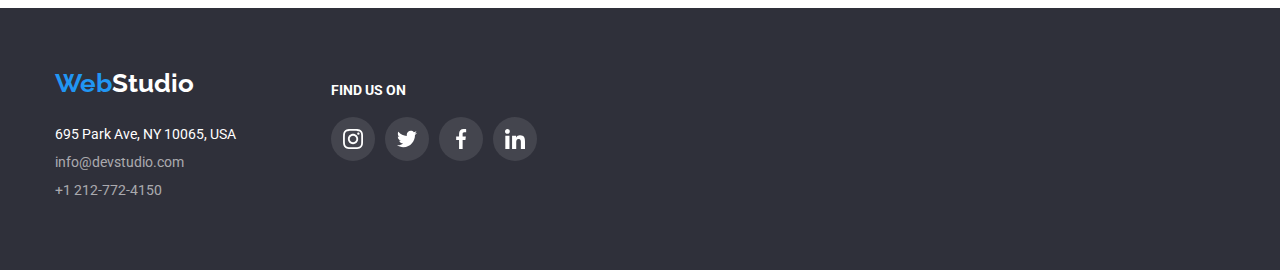
==== commit 9cea3ad9: "finished styling underline" ====
--- a/portfolio.html
+++ b/portfolio.html
@@ -28,9 +28,6 @@
           <a class="nav-link" href="index.html">Studio</a>
           <a class="nav-link-current" href="portfolio.html">Portfolio</a>
           <a class="nav-link" href="#">Contacts</a>
-          <svg class="underline">
-            <use href="./images/icons/symbol-defs.svg#icon-hover"></use>
-          </svg>
         </nav>
       </div>
       <div class="nav-2">
--- a/css/style.css
+++ b/css/style.css
@@ -113,6 +113,8 @@
 }
 .nav a {
   margin-left: 50px;
+  padding-top: 32px;
+  padding-bottom: 32px;
 }
 .nav-1 {
   display: flex;
@@ -142,9 +144,9 @@
   justify-content: space-between;
   align-items: center;
 }
-.header a {
-  padding-top: 16px;
-  padding-bottom: 16px;
+.nav {
+  padding-top: 32px;
+  padding-bottom: 32px;
 }
 .header-contact {
   display: flex;
@@ -582,14 +584,38 @@
   padding: 63px 24px 91px 24px;
 }
 
-.nav-link .nav-link-current {
+.nav-link-current {
   position: relative;
 }
-/* .underline {
+
+.nav-link-current::after {
+  content: "";
   position: absolute;
-  fill: var(--brand-color);
   bottom: 0;
   left: 0;
   width: 100%;
   height: 4px;
-} */
+  background-color: var(--brand-color);
+  border-radius: 2px;
+  display: block;
+}
+
+.nav-link {
+  position: relative;
+}
+
+.nav-link::before {
+  content: "";
+  position: absolute;
+  bottom: 0;
+  left: 0;
+  width: 100%;
+  height: 4px;
+  background-color: var(--brand-color);
+  opacity: 0;
+  transition: opacity var(--default-duration) var(--default-transition);
+}
+
+.nav-link:hover::before {
+  opacity: 1;
+}
